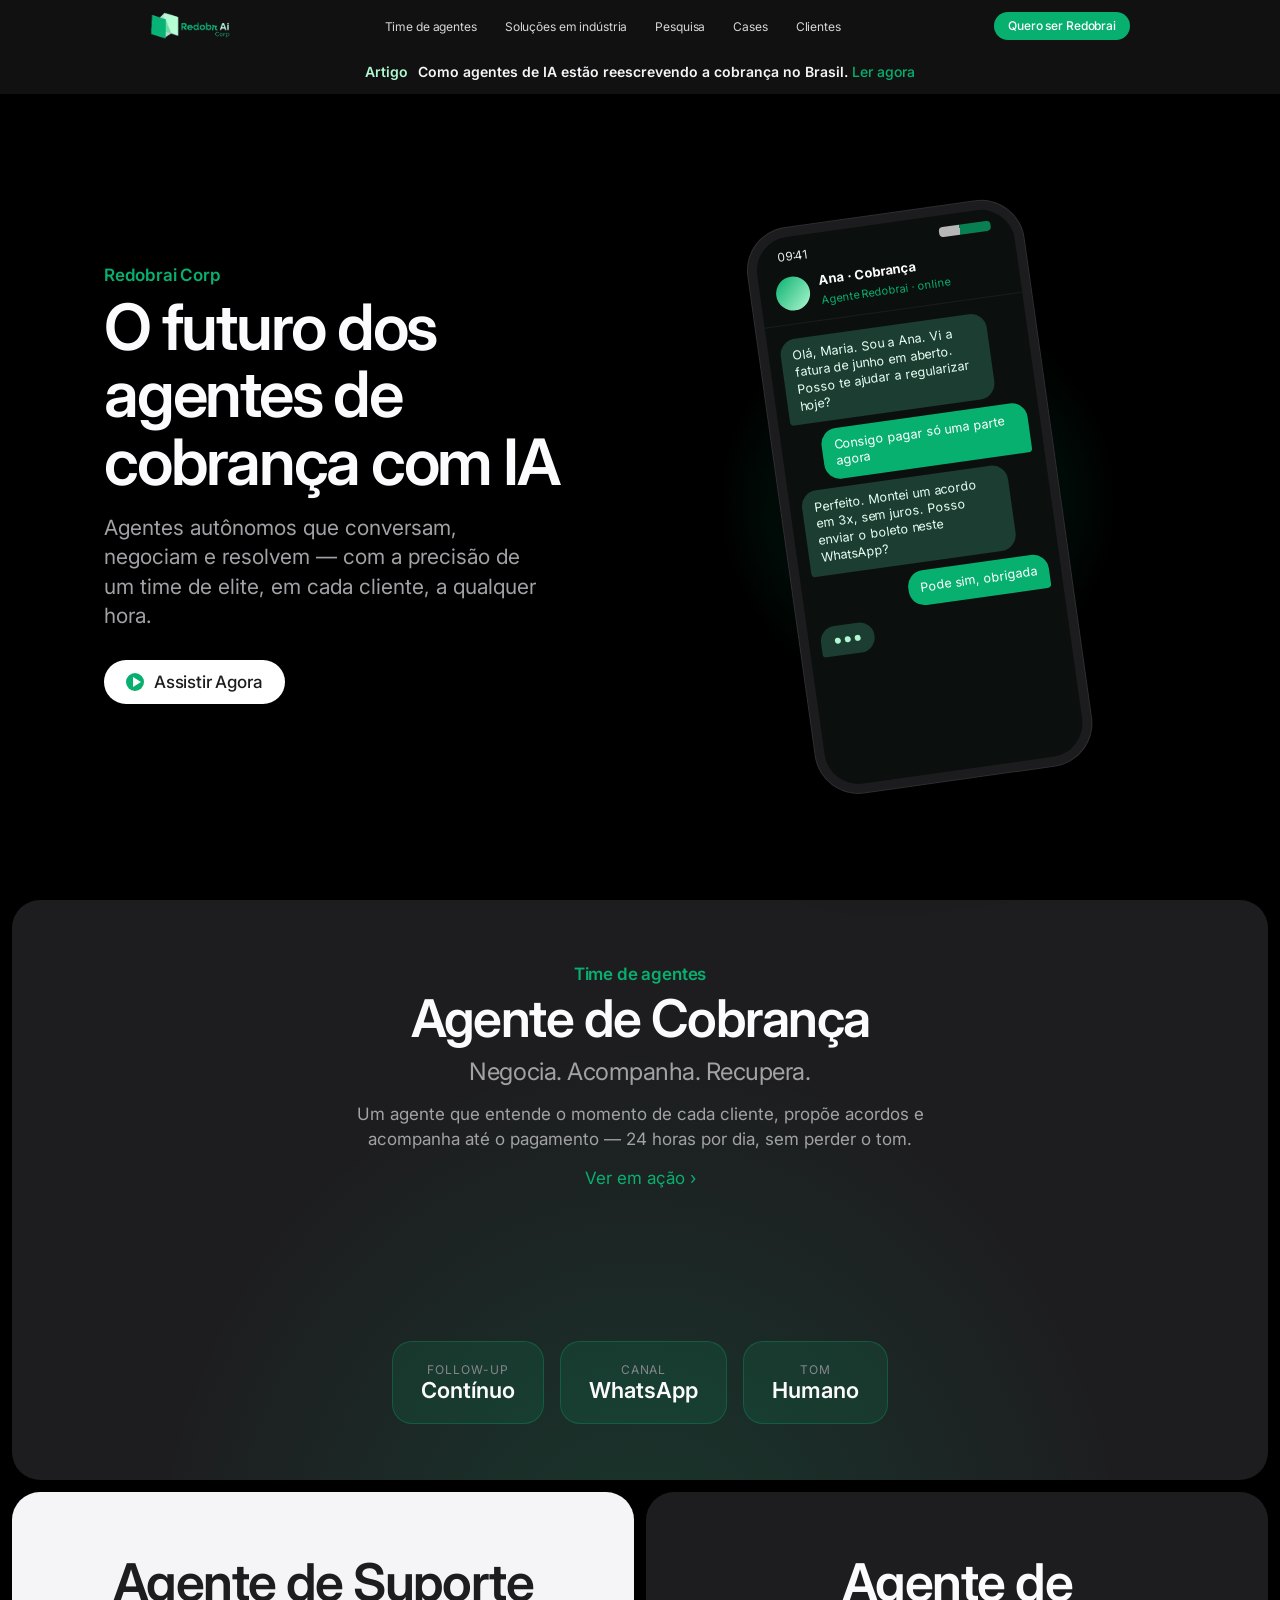
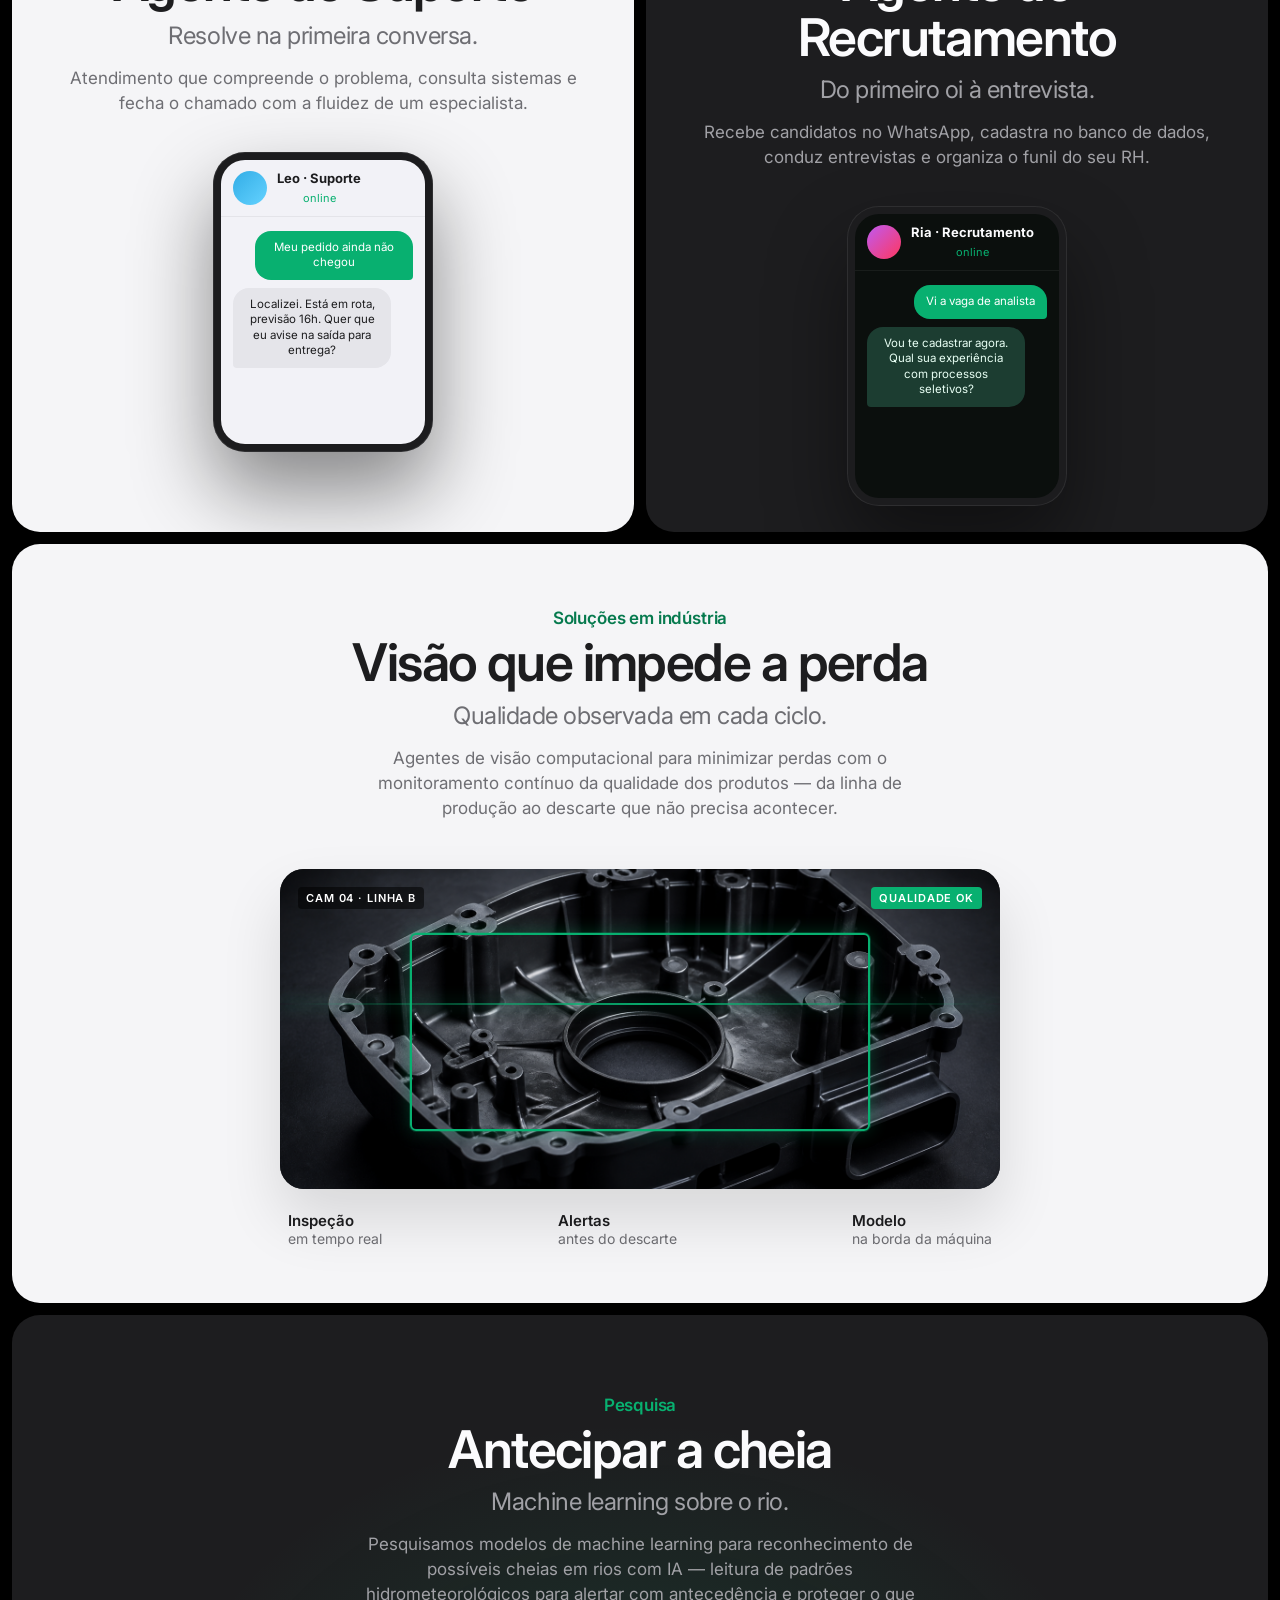
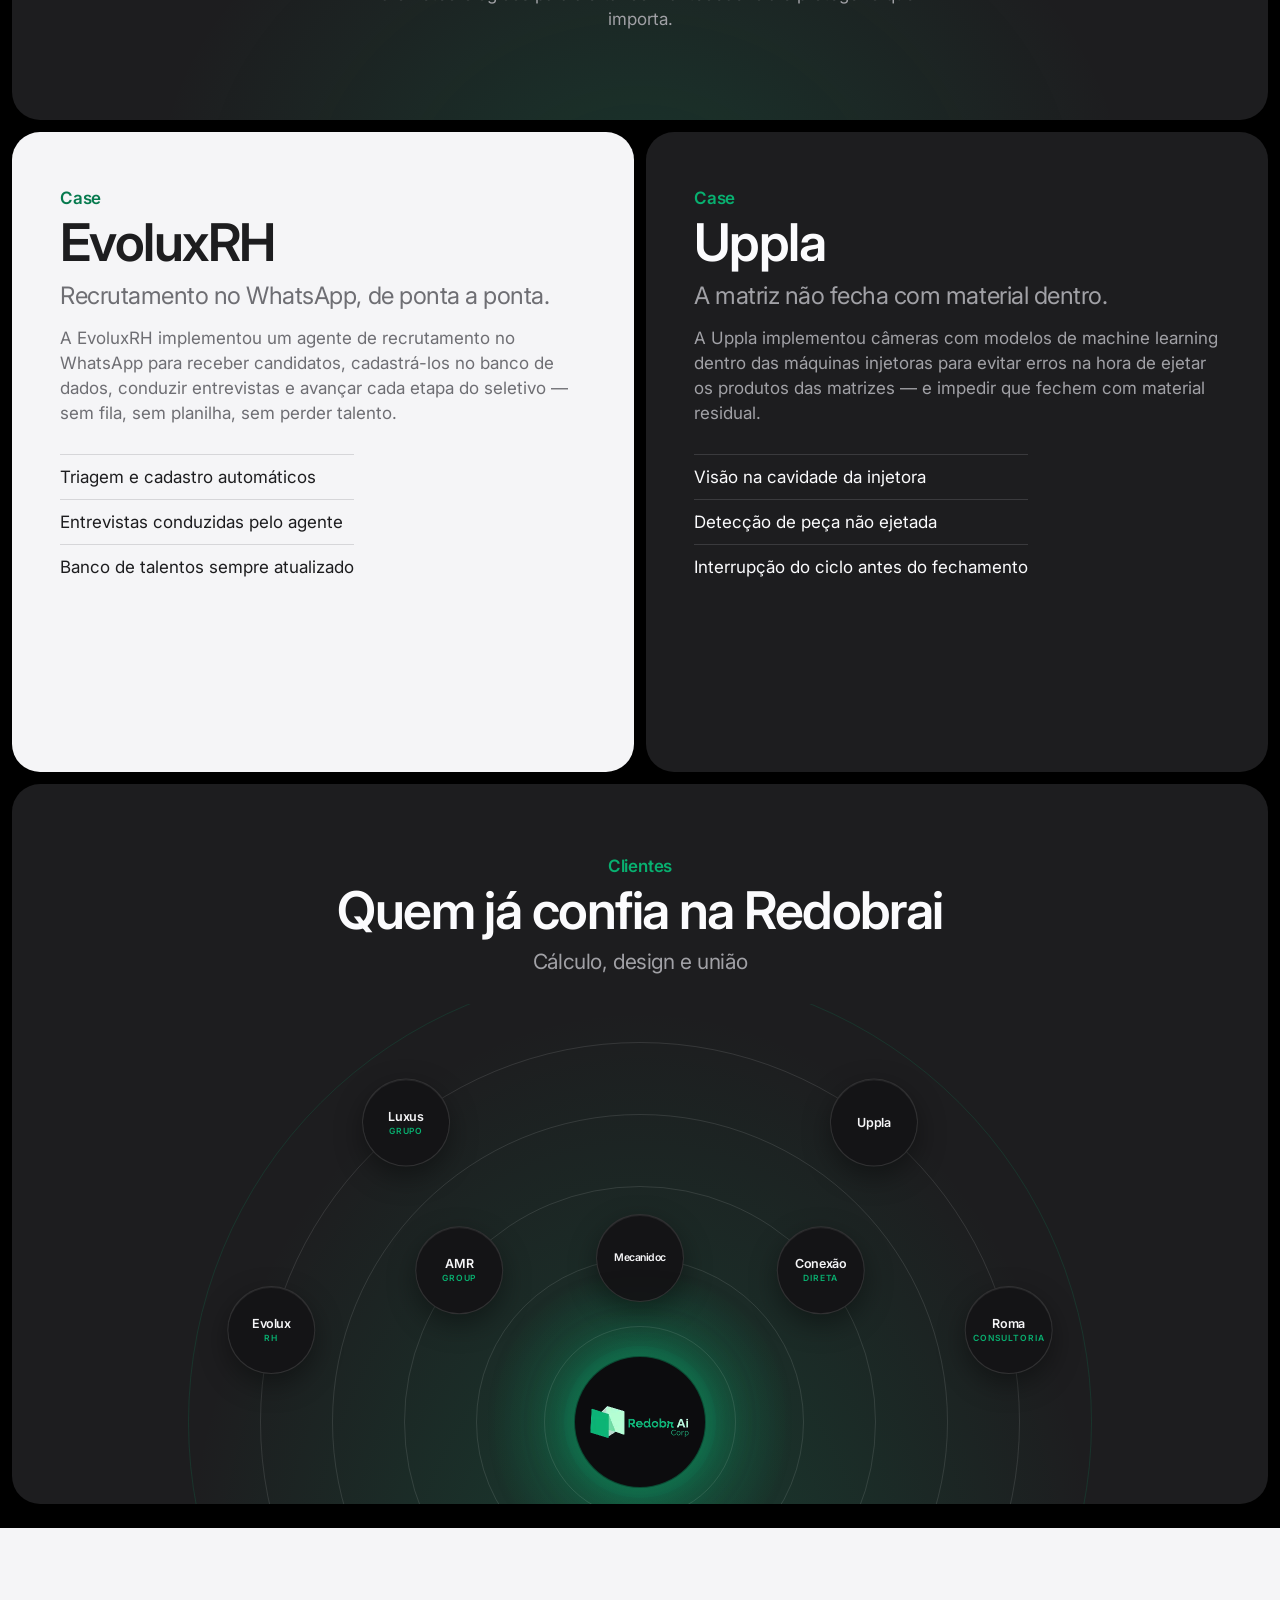
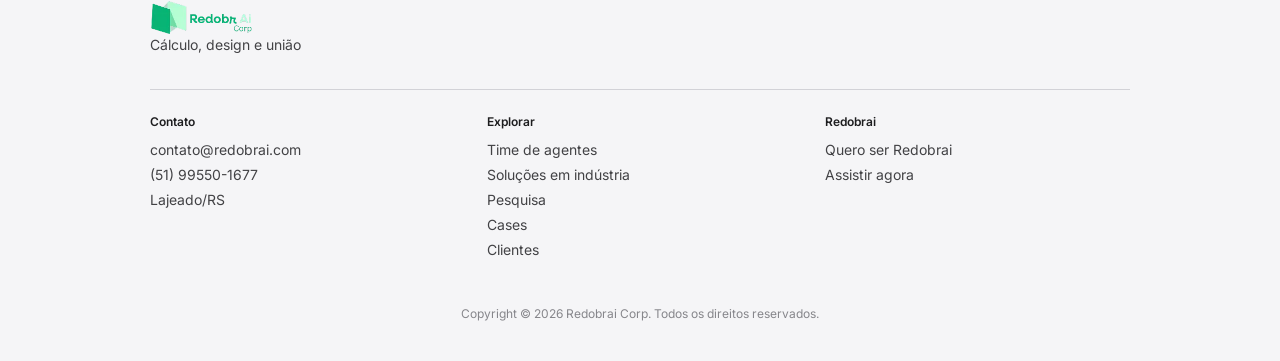
==== index.html @ c3fd3b08 "jkfj" ====
<!DOCTYPE html>
<html lang="pt-BR">
  <head>
    <meta charset="UTF-8" />
    <meta name="viewport" content="width=device-width, initial-scale=1.0" />
    <title>Redobrai — O futuro dos agentes de cobrança com IA</title>
    <meta
      name="description"
      content="Redobrai Corp. Agentes de cobrança, suporte e recrutamento com IA. Visão computacional para a indústria e pesquisa em cheias de rios. Lajeado/RS."
    />
    <link rel="icon" type="image/png" href="assets/favicon.png" />
    <link rel="apple-touch-icon" href="assets/apple-touch-icon.png" />
    <link rel="preconnect" href="https://fonts.googleapis.com" />
    <link rel="preconnect" href="https://fonts.gstatic.com" crossorigin />
    <link
      href="https://fonts.googleapis.com/css2?family=Inter:wght@400;500;600;700&display=swap"
      rel="stylesheet"
    />
    <link rel="stylesheet" href="css/styles.css" />
  </head>
  <body>
    <a class="skip-link" href="#conteudo">Pular para o conteúdo</a>

    <header class="chrome">
      <div class="nav" id="nav">
        <div class="nav__inner">
          <a class="nav__logo" href="#topo" aria-label="Redobrai, página inicial">
            <img src="assets/logo.png" alt="Redobrai Corp" width="203" height="70" />
          </a>

          <nav class="nav__links" aria-label="Principal">
            <a href="#agentes">Time de agentes</a>
            <a href="#industria">Soluções em indústria</a>
            <a href="#pesquisa">Pesquisa</a>
            <a href="#cases">Cases</a>
            <a href="#clientes">Clientes</a>
          </nav>

          <div class="nav__actions">
            <button class="btn btn--nav" type="button" data-open-join>
              Quero ser Redobrai
            </button>
            <button
              class="nav__toggle"
              type="button"
              aria-label="Abrir menu"
              aria-expanded="false"
              aria-controls="menu-mobile"
            >
              <span></span>
              <span></span>
            </button>
          </div>
        </div>
      </div>
      <div id="promo-slot" class="promo-slot" hidden></div>
    </header>

    <div class="menu-mobile" id="menu-mobile" hidden>
      <nav aria-label="Menu mobile">
        <a href="#agentes">Time de agentes</a>
        <a href="#industria">Soluções em indústria</a>
        <a href="#pesquisa">Pesquisa</a>
        <a href="#cases">Cases</a>
        <a href="#clientes">Clientes</a>
        <button class="btn btn--primary" type="button" data-open-join>
          Quero ser Redobrai
        </button>
      </nav>
    </div>

    <main id="conteudo">
      <section class="hero" id="topo">
        <div class="hero__copy">
          <p class="eyebrow">Redobrai Corp</p>
          <h1>O futuro dos agentes de cobrança com IA</h1>
          <p class="hero__lead">
            Agentes autônomos que conversam, negociam e resolvem — com a precisão
            de um time de elite, em cada cliente, a qualquer hora.
          </p>
          <button class="btn btn--play" type="button" data-open-film>
            <span class="play-icon" aria-hidden="true"></span>
            Assistir Agora
          </button>
        </div>

        <div class="hero__stage" aria-hidden="true">
          <div class="phone phone--hero">
            <div class="phone__bezel">
              <div class="phone__screen">
                <div class="status-bar">
                  <span>09:41</span>
                  <span class="status-bar__icons"></span>
                </div>
                <div class="chat-head">
                  <span class="avatar avatar--ana"></span>
                  <div>
                    <strong>Ana · Cobrança</strong>
                    <small>Agente Redobrai · online</small>
                  </div>
                </div>
                <div class="chat">
                  <div class="bubble bubble--in">
                    Olá, Maria. Sou a Ana. Vi a fatura de junho em aberto. Posso te ajudar a regularizar hoje?
                  </div>
                  <div class="bubble bubble--out">Consigo pagar só uma parte agora</div>
                  <div class="bubble bubble--in">
                    Perfeito. Montei um acordo em 3x, sem juros. Posso enviar o boleto neste WhatsApp?
                  </div>
                  <div class="bubble bubble--out">Pode sim, obrigada</div>
                  <div class="bubble bubble--in bubble--typing">
                    <span></span><span></span><span></span>
                  </div>
                </div>
              </div>
            </div>
          </div>
          <div class="hero__glow"></div>
        </div>
      </section>

      <section class="band" id="agentes">
        <article class="tile tile--dark tile--full tile--cobranca">
          <div class="tile__copy">
            <p class="eyebrow">Time de agentes</p>
            <h2>Agente de Cobrança</h2>
            <p class="tile__sub">Negocia. Acompanha. Recupera.</p>
            <p class="tile__body">
              Um agente que entende o momento de cada cliente, propõe acordos e
              acompanha até o pagamento — 24 horas por dia, sem perder o tom.
            </p>
            <a class="text-link" href="#cases">Ver em ação</a>
          </div>
          <div class="tile__visual" aria-hidden="true">
            <div class="metric-stack">
              <div class="metric">
                <span>Follow-up</span>
                <strong>Contínuo</strong>
              </div>
              <div class="metric">
                <span>Canal</span>
                <strong>WhatsApp</strong>
              </div>
              <div class="metric">
                <span>Tom</span>
                <strong>Humano</strong>
              </div>
            </div>
          </div>
        </article>

        <div class="tile-grid">
          <article class="tile tile--light">
            <div class="tile__copy">
              <h2>Agente de Suporte</h2>
              <p class="tile__sub">Resolve na primeira conversa.</p>
              <p class="tile__body">
                Atendimento que compreende o problema, consulta sistemas e fecha
                o chamado com a fluidez de um especialista.
              </p>
            </div>
            <div class="phone phone--mini phone--light" aria-hidden="true">
              <div class="phone__bezel">
                <div class="phone__screen">
                  <div class="chat-head chat-head--sm">
                    <span class="avatar avatar--leo"></span>
                    <div>
                      <strong>Leo · Suporte</strong>
                      <small>online</small>
                    </div>
                  </div>
                  <div class="chat chat--sm">
                    <div class="bubble bubble--out">Meu pedido ainda não chegou</div>
                    <div class="bubble bubble--in">
                      Localizei. Está em rota, previsão 16h. Quer que eu avise na saída para entrega?
                    </div>
                  </div>
                </div>
              </div>
            </div>
          </article>

          <article class="tile tile--dark">
            <div class="tile__copy">
              <h2>Agente de Recrutamento</h2>
              <p class="tile__sub">Do primeiro oi à entrevista.</p>
              <p class="tile__body">
                Recebe candidatos no WhatsApp, cadastra no banco de dados,
                conduz entrevistas e organiza o funil do seu RH.
              </p>
            </div>
            <div class="phone phone--mini" aria-hidden="true">
              <div class="phone__bezel">
                <div class="phone__screen">
                  <div class="chat-head chat-head--sm">
                    <span class="avatar avatar--ria"></span>
                    <div>
                      <strong>Ria · Recrutamento</strong>
                      <small>online</small>
                    </div>
                  </div>
                  <div class="chat chat--sm">
                    <div class="bubble bubble--out">Vi a vaga de analista</div>
                    <div class="bubble bubble--in">
                      Vou te cadastrar agora. Qual sua experiência com processos seletivos?
                    </div>
                  </div>
                </div>
              </div>
            </div>
          </article>
        </div>
      </section>

      <section class="band" id="industria">
        <article class="tile tile--light tile--full tile--industria">
          <div class="tile__copy">
            <p class="eyebrow">Soluções em indústria</p>
            <h2>Visão que impede a perda</h2>
            <p class="tile__sub">Qualidade observada em cada ciclo.</p>
            <p class="tile__body">
              Agentes de visão computacional para minimizar perdas com o
              monitoramento contínuo da qualidade dos produtos — da linha de
              produção ao descarte que não precisa acontecer.
            </p>
          </div>
          <div class="hud" aria-hidden="true">
            <div class="hud__frame">
              <img
                class="hud__photo"
                src="assets/peca-injetada-inspecao.png"
                alt=""
                width="1600"
                height="1200"
              />
              <span class="hud__box hud__box--ok"></span>
              <span class="hud__box hud__box--scan"></span>
              <span class="hud__tag hud__tag--ok">QUALIDADE OK</span>
              <span class="hud__tag hud__tag--cam">CAM 04 · LINHA B</span>
            </div>
            <ul class="hud__meta">
              <li><span>Inspeção</span> em tempo real</li>
              <li><span>Alertas</span> antes do descarte</li>
              <li><span>Modelo</span> na borda da máquina</li>
            </ul>
          </div>
        </article>
      </section>

      <section class="band" id="pesquisa">
        <article class="tile tile--dark tile--full tile--pesquisa">
          <div class="tile__copy">
            <p class="eyebrow">Pesquisa</p>
            <h2>Antecipar a cheia</h2>
            <p class="tile__sub">Machine learning sobre o rio.</p>
            <p class="tile__body">
              Pesquisamos modelos de machine learning para reconhecimento de
              possíveis cheias em rios com IA — leitura de padrões
              hidrometeorológicos para alertar com antecedência e proteger o que
              importa.
            </p>
          </div>
        </article>
      </section>

      <section class="band" id="cases">
        <div class="tile-grid">
          <article class="tile tile--light tile--case">
            <p class="eyebrow">Case</p>
            <h2>EvoluxRH</h2>
            <p class="tile__sub">Recrutamento no WhatsApp, de ponta a ponta.</p>
            <p class="tile__body">
              A EvoluxRH implementou um agente de recrutamento no WhatsApp para
              receber candidatos, cadastrá-los no banco de dados, conduzir
              entrevistas e avançar cada etapa do seletivo — sem fila, sem
              planilha, sem perder talento.
            </p>
            <ul class="case-points">
              <li>Triagem e cadastro automáticos</li>
              <li>Entrevistas conduzidas pelo agente</li>
              <li>Banco de talentos sempre atualizado</li>
            </ul>
          </article>

          <article class="tile tile--dark tile--case">
            <p class="eyebrow">Case</p>
            <h2>Uppla</h2>
            <p class="tile__sub">A matriz não fecha com material dentro.</p>
            <p class="tile__body">
              A Uppla implementou câmeras com modelos de machine learning dentro
              das máquinas injetoras para evitar erros na hora de ejetar os
              produtos das matrizes — e impedir que fechem com material
              residual.
            </p>
            <ul class="case-points">
              <li>Visão na cavidade da injetora</li>
              <li>Detecção de peça não ejetada</li>
              <li>Interrupção do ciclo antes do fechamento</li>
            </ul>
          </article>
        </div>
      </section>

      <section class="band" id="clientes">
        <article class="tile tile--dark tile--clientes">
          <div class="tile__copy">
            <p class="eyebrow">Clientes</p>
            <h2>Quem já confia na Redobrai</h2>
            <p class="tile__sub">Cálculo, design e união</p>
          </div>

          <div class="clients-orbit" aria-label="Empresas que confiam na Redobrai">
            <div class="clients-orbit__glow" aria-hidden="true"></div>
            <div class="clients-orbit__arcs" aria-hidden="true">
              <span class="clients-orbit__arc" style="--r: var(--r1)"></span>
              <span class="clients-orbit__arc" style="--r: var(--r2)"></span>
              <span class="clients-orbit__arc" style="--r: var(--r3)"></span>
              <span class="clients-orbit__arc" style="--r: var(--r4)"></span>
              <span class="clients-orbit__arc" style="--r: var(--r5)"></span>
              <span class="clients-orbit__arc clients-orbit__arc--soft" style="--r: var(--r6)"></span>
            </div>

            <ul class="clients-orbit__nodes">
              <li class="clients-orbit__node" style="--a: -76deg; --r: var(--r5)">
                <span class="client-mark" aria-hidden="true">
                  <strong>Evolux</strong>
                  <small>RH</small>
                </span>
                <span class="client-mark__sr">EvoluxRH</span>
              </li>
              <li class="clients-orbit__node" style="--a: -38deg; --r: var(--r5)">
                <span class="client-mark" aria-hidden="true">
                  <strong>Luxus</strong>
                  <small>Grupo</small>
                </span>
                <span class="client-mark__sr">Grupo Luxus</span>
              </li>
              <li class="clients-orbit__node" style="--a: 38deg; --r: var(--r5)">
                <span class="client-mark" aria-hidden="true">
                  <strong>Uppla</strong>
                </span>
                <span class="client-mark__sr">Uppla</span>
              </li>
              <li class="clients-orbit__node" style="--a: 76deg; --r: var(--r5)">
                <span class="client-mark" aria-hidden="true">
                  <strong>Roma</strong>
                  <small>Consultoria</small>
                </span>
                <span class="client-mark__sr">Roma Consultoria</span>
              </li>
              <li class="clients-orbit__node" style="--a: -50deg; --r: var(--r3)">
                <span class="client-mark" aria-hidden="true">
                  <strong>AMR</strong>
                  <small>Group</small>
                </span>
                <span class="client-mark__sr">Amr Group</span>
              </li>
              <li class="clients-orbit__node" style="--a: 50deg; --r: var(--r3)">
                <span class="client-mark" aria-hidden="true">
                  <strong>Conexão</strong>
                  <small>Direta</small>
                </span>
                <span class="client-mark__sr">Conexão Direta Telecom</span>
              </li>
              <li class="clients-orbit__node" style="--a: 0deg; --r: var(--r2)">
                <span class="client-mark client-mark--long" aria-hidden="true">
                  <strong>Mecanidoc</strong>
                </span>
                <span class="client-mark__sr">Mecanidoc</span>
              </li>
            </ul>

            <div class="clients-orbit__hub">
              <img src="assets/logo.png" alt="Redobrai Corp" width="203" height="70" />
            </div>
          </div>
        </article>
      </section>
    </main>

    <footer class="footer" id="contato">
      <div class="footer__top">
        <img class="footer__logo" src="assets/logo.png" alt="Redobrai Corp" width="203" height="70" />
        <p class="footer__tag">Cálculo, design e união</p>
      </div>
      <div class="footer__grid">
        <div>
          <h3>Contato</h3>
          <a href="mailto:contato@redobrai.com">contato@redobrai.com</a>
          <a href="https://wa.me/5551995501677" rel="noopener noreferrer" target="_blank">
            (51) 99550-1677
          </a>
          <p>Lajeado/RS</p>
        </div>
        <div>
          <h3>Explorar</h3>
          <a href="#agentes">Time de agentes</a>
          <a href="#industria">Soluções em indústria</a>
          <a href="#pesquisa">Pesquisa</a>
          <a href="#cases">Cases</a>
          <a href="#clientes">Clientes</a>
        </div>
        <div>
          <h3>Redobrai</h3>
          <button type="button" data-open-join>Quero ser Redobrai</button>
          <button type="button" data-open-film>Assistir agora</button>
        </div>
      </div>
      <p class="footer__copy">Copyright © 2026 Redobrai Corp. Todos os direitos reservados.</p>
    </footer>

    <div class="overlay" id="film" hidden role="dialog" aria-modal="true" aria-labelledby="film-title">
      <div class="film">
        <button class="overlay__close" type="button" data-close aria-label="Fechar"></button>
        <div class="film__stage">
          <p class="film__kicker">Redobrai</p>
          <h2 id="film-title">O futuro dos agentes de cobrança com IA</h2>
          <p class="film__line">Uma conversa. Um acordo. Um cliente que volta a respirar.</p>
          <div class="film__phone">
            <div class="phone phone--film">
              <div class="phone__bezel">
                <div class="phone__screen">
                  <div class="chat-head">
                    <span class="avatar avatar--ana"></span>
                    <div>
                      <strong>Ana · Cobrança</strong>
                      <small>Agente Redobrai</small>
                    </div>
                  </div>
                  <div class="chat" id="film-chat"></div>
                </div>
              </div>
            </div>
          </div>
        </div>
      </div>
    </div>

    <div class="overlay" id="join" hidden role="dialog" aria-modal="true" aria-labelledby="join-title">
      <div class="join">
        <button class="overlay__close overlay__close--dark" type="button" data-close aria-label="Fechar"></button>
        <h2 id="join-title">Quero ser Redobrai</h2>
        <p>Conte como podemos trabalhar juntos. Respondemos em Lajeado/RS e para o Brasil inteiro.</p>
        <form id="join-form">
          <label>
            Nome
            <input type="text" name="nome" required autocomplete="name" />
          </label>
          <label>
            E-mail
            <input type="email" name="email" required autocomplete="email" />
          </label>
          <label>
            Empresa
            <input type="text" name="empresa" autocomplete="organization" />
          </label>
          <label>
            Interesse
            <select name="interesse" required>
              <option value="" disabled selected>Selecione</option>
              <option>Agentes de cobrança</option>
              <option>Agentes de suporte</option>
              <option>Agentes de recrutamento</option>
              <option>Visão computacional para indústria</option>
              <option>Pesquisa e parcerias</option>
              <option>Fazer parte do time</option>
            </select>
          </label>
          <label>
            Mensagem
            <textarea name="mensagem" rows="4" required></textarea>
          </label>
          <button class="btn btn--primary btn--block" type="submit">Enviar</button>
        </form>
        <p class="join__alt">
          Ou fale agora:
          <a href="mailto:contato@redobrai.com">contato@redobrai.com</a>
          ·
          <a href="https://wa.me/5551995501677" rel="noopener noreferrer" target="_blank">(51) 99550-1677</a>
        </p>
        <p class="join__success" hidden>Recebemos sua mensagem. Em breve a Redobrai retorna.</p>
      </div>
    </div>

    <script src="js/promo-config.js"></script>
    <script src="js/main.js"></script>
  </body>
</html>
---- css/styles.css ----
:root {
  --green: #08b070;
  --green-deep: #067a4e;
  --mint: #b0f8d0;
  --black: #000;
  --ink: #1d1d1f;
  --muted: #86868b;
  --line: #d2d2d7;
  --paper: #f5f5f7;
  --white: #fbfbfd;
  --nav-h: 52px;
  --promo-h: 0px;
  --gap: 12px;
  --radius: 28px;
  --font: "SF Pro Display", "SF Pro Text", Inter, -apple-system, BlinkMacSystemFont,
    "Segoe UI", sans-serif;
}

*,
*::before,
*::after {
  box-sizing: border-box;
}

html {
  scroll-behavior: smooth;
}

body {
  margin: 0;
  padding-top: calc(var(--nav-h) + var(--promo-h));
  font-family: var(--font);
  background: var(--black);
  color: var(--white);
  -webkit-font-smoothing: antialiased;
  text-rendering: optimizeLegibility;
}

img {
  max-width: 100%;
  height: auto;
  display: block;
}

button,
input,
select,
textarea {
  font-family: inherit;
}

a {
  color: inherit;
}

.skip-link {
  position: absolute;
  left: -999px;
  top: 0;
  background: var(--green);
  color: #fff;
  padding: 8px 16px;
  z-index: 100;
}

.skip-link:focus {
  left: 12px;
  top: 12px;
}

/* Nav + promo colados */
.chrome {
  position: fixed;
  inset: 0 0 auto 0;
  z-index: 50;
  background: rgba(22, 22, 23, 0.8);
  backdrop-filter: saturate(180%) blur(20px);
  -webkit-backdrop-filter: saturate(180%) blur(20px);
}

.nav {
  height: var(--nav-h);
}

.nav__inner {
  max-width: 1024px;
  height: 100%;
  margin: 0 auto;
  padding: 0 22px;
  display: grid;
  grid-template-columns: auto 1fr auto;
  align-items: center;
  gap: 24px;
}

.nav__logo img {
  height: 28px;
  width: auto;
}

.nav__links {
  display: flex;
  justify-content: center;
  gap: 28px;
}

.nav__links a {
  text-decoration: none;
  font-size: 12px;
  font-weight: 400;
  letter-spacing: -0.01em;
  color: #d6d6d6;
  transition: color 0.2s ease;
}

.nav__links a:hover {
  color: #fff;
}

.nav__actions {
  display: flex;
  align-items: center;
  gap: 10px;
}

.btn {
  appearance: none;
  border: 0;
  cursor: pointer;
  font-weight: 500;
  letter-spacing: -0.01em;
}

.btn--nav,
.btn--primary {
  background: var(--green);
  color: #fff;
  border-radius: 980px;
  padding: 6px 14px;
  font-size: 12px;
  line-height: 1.3;
  transition: background 0.2s ease, transform 0.2s ease;
}

.btn--nav:hover,
.btn--primary:hover {
  background: var(--green-deep);
}

.btn--play {
  display: inline-flex;
  align-items: center;
  gap: 10px;
  background: #fff;
  color: var(--ink);
  border-radius: 980px;
  padding: 12px 22px;
  font-size: 17px;
  margin-top: 8px;
}

.btn--play:hover {
  background: #e8e8ed;
}

.btn--block {
  width: 100%;
  padding: 14px 18px;
  font-size: 17px;
}

.play-icon {
  width: 18px;
  height: 18px;
  border-radius: 50%;
  background: var(--green);
  position: relative;
}

.play-icon::after {
  content: "";
  position: absolute;
  left: 7px;
  top: 4px;
  border-style: solid;
  border-width: 5px 0 5px 8px;
  border-color: transparent transparent transparent #fff;
}

.nav__toggle {
  display: none;
  width: 40px;
  height: 40px;
  background: transparent;
  border: 0;
  position: relative;
  cursor: pointer;
}

.nav__toggle span {
  position: absolute;
  left: 10px;
  right: 10px;
  height: 1.5px;
  background: #fff;
  transition: transform 0.25s ease;
}

.nav__toggle span:first-child {
  top: 16px;
}

.nav__toggle span:last-child {
  top: 23px;
}

.nav.is-open .nav__toggle span:first-child {
  transform: translateY(3.5px) rotate(40deg);
}

.nav.is-open .nav__toggle span:last-child {
  transform: translateY(-3.5px) rotate(-40deg);
}

.menu-mobile {
  position: fixed;
  inset: calc(var(--nav-h) + var(--promo-h)) 0 0 0;
  background: rgba(22, 22, 23, 0.96);
  z-index: 45;
  padding: 28px 28px 48px;
}

.menu-mobile nav {
  display: flex;
  flex-direction: column;
  gap: 18px;
  max-width: 400px;
}

.menu-mobile a,
.menu-mobile button {
  font-size: 28px;
  font-weight: 600;
  text-decoration: none;
  color: #fff;
  background: none;
  border: 0;
  text-align: left;
  padding: 0;
  cursor: pointer;
}

.menu-mobile .btn--primary {
  margin-top: 12px;
  font-size: 17px;
  text-align: center;
  padding: 12px 18px;
}

.promo-slot {
  margin: 0;
}

.promo-banner {
  background: transparent;
  color: #f5f5f7;
  text-align: center;
  padding: 10px 24px 12px;
  font-size: 14px;
  line-height: 1.4;
}

.promo-banner a {
  color: var(--green);
  text-decoration: none;
  font-weight: 500;
}

.promo-banner a:hover {
  text-decoration: underline;
}

.promo-banner strong {
  font-weight: 600;
}

.promo-banner .kicker {
  color: var(--mint);
  font-weight: 600;
  margin-right: 6px;
}

.promo-modal {
  background: rgba(8, 176, 112, 0.08);
  padding: 14px 28px 16px;
}

.promo-modal__card {
  max-width: 980px;
  margin: 0 auto;
  display: flex;
  align-items: center;
  justify-content: space-between;
  gap: 24px;
}

.promo-modal h2 {
  margin: 0 0 4px;
  font-size: 21px;
  letter-spacing: -0.02em;
}

.promo-modal p {
  margin: 0;
  color: #d2d2d7;
  font-size: 14px;
}

/* Hero */
.hero {
  min-height: calc(100vh - var(--nav-h) - var(--promo-h));
  padding: 48px 24px 72px;
  display: grid;
  grid-template-columns: 1fr 1fr;
  gap: 40px;
  align-items: center;
  max-width: 1120px;
  margin: 0 auto;
}

.eyebrow {
  font-size: 17px;
  font-weight: 600;
  color: var(--green);
  margin: 0 0 8px;
  letter-spacing: -0.01em;
}

.hero h1 {
  margin: 0;
  font-size: clamp(40px, 5.4vw, 64px);
  line-height: 1.05;
  letter-spacing: -0.035em;
  font-weight: 600;
}

.hero__lead {
  margin: 18px 0 22px;
  font-size: 21px;
  line-height: 1.4;
  color: #a1a1a6;
  max-width: 34ch;
}

.hero__stage {
  position: relative;
  display: flex;
  justify-content: center;
  min-height: 560px;
}

.hero__glow {
  position: absolute;
  width: 420px;
  height: 420px;
  background: radial-gradient(circle, rgba(8, 176, 112, 0.28), transparent 68%);
  top: 50%;
  left: 50%;
  transform: translate(-50%, -46%);
  pointer-events: none;
}

/* Phones */
.phone {
  position: relative;
  z-index: 1;
}

.phone__bezel {
  width: 280px;
  height: 572px;
  background: #1c1c1e;
  border-radius: 44px;
  padding: 10px;
  box-shadow: 0 40px 80px rgba(0, 0, 0, 0.45), inset 0 0 0 1px rgba(255, 255, 255, 0.08);
}

.phone--hero {
  transform: rotate(-8deg) translateY(12px);
  animation: float 6s ease-in-out infinite;
}

.phone__screen {
  height: 100%;
  background: #0b0f0d;
  border-radius: 34px;
  overflow: hidden;
  display: flex;
  flex-direction: column;
}

.status-bar {
  display: flex;
  justify-content: space-between;
  padding: 12px 22px 4px;
  font-size: 12px;
  color: #e8e8ed;
}

.status-bar__icons {
  width: 52px;
  height: 10px;
  border-radius: 4px;
  background: linear-gradient(90deg, #fff 40%, var(--green) 40%);
  opacity: 0.7;
}

.chat-head {
  display: flex;
  gap: 10px;
  align-items: center;
  padding: 8px 16px 12px;
  border-bottom: 1px solid rgba(255, 255, 255, 0.06);
}

.chat-head strong {
  display: block;
  font-size: 13px;
}

.chat-head small {
  color: var(--green);
  font-size: 11px;
}

.avatar {
  width: 34px;
  height: 34px;
  border-radius: 50%;
  background: linear-gradient(135deg, var(--green), var(--mint));
}

.avatar--leo {
  background: linear-gradient(135deg, #32ade6, #64d2ff);
}

.avatar--ria {
  background: linear-gradient(135deg, #bf5af2, #ff375f);
}

.chat {
  padding: 14px 12px;
  display: flex;
  flex-direction: column;
  gap: 8px;
  flex: 1;
}

.bubble {
  max-width: 88%;
  padding: 9px 12px;
  border-radius: 16px;
  font-size: 12.5px;
  line-height: 1.35;
}

.bubble--in {
  background: #1c3d31;
  color: #e8fff4;
  border-bottom-left-radius: 4px;
}

.bubble--out {
  align-self: flex-end;
  background: var(--green);
  color: #fff;
  border-bottom-right-radius: 4px;
}

.bubble--typing {
  display: inline-flex;
  gap: 4px;
  width: fit-content;
  padding: 12px 14px;
}

.bubble--typing span {
  width: 6px;
  height: 6px;
  border-radius: 50%;
  background: var(--mint);
  animation: blink 1.2s infinite;
}

.bubble--typing span:nth-child(2) {
  animation-delay: 0.15s;
}

.bubble--typing span:nth-child(3) {
  animation-delay: 0.3s;
}

.phone--mini .phone__bezel {
  width: 220px;
  height: 300px;
  border-radius: 32px;
  padding: 8px;
}

.phone--mini .phone__screen {
  border-radius: 24px;
}

.phone--light .phone__screen {
  background: #f2f2f7;
}

.phone--light .chat-head {
  border-color: rgba(0, 0, 0, 0.06);
  color: var(--ink);
}

.phone--light .bubble--in {
  background: #e5e5ea;
  color: var(--ink);
}

.chat--sm .bubble {
  font-size: 11.5px;
}

.chat-head--sm {
  padding: 10px 12px;
}

.band,
#contato {
  scroll-margin-top: calc(var(--nav-h) + var(--promo-h) + 8px);
}

.band {
  padding: 0 var(--gap) var(--gap);
  display: flex;
  flex-direction: column;
  gap: var(--gap);
}

.tile {
  border-radius: var(--radius);
  overflow: hidden;
  padding: 64px 48px 0;
  min-height: 580px;
  display: flex;
  flex-direction: column;
  align-items: center;
  text-align: center;
}

.tile--dark {
  background: #1d1d1f;
  color: var(--white);
}

.tile--light {
  background: var(--paper);
  color: var(--ink);
}

.tile--light .tile__body,
.tile--light .tile__sub {
  color: #6e6e73;
}

.tile--light .eyebrow {
  color: var(--green-deep);
}

.tile__copy {
  max-width: 640px;
}

.tile h2 {
  margin: 0;
  font-size: clamp(36px, 4.6vw, 52px);
  letter-spacing: -0.03em;
  line-height: 1.05;
  font-weight: 600;
}

.tile__sub {
  margin: 10px 0 0;
  font-size: 24px;
  font-weight: 400;
  letter-spacing: -0.02em;
  color: #a1a1a6;
}

.tile__body {
  margin: 16px auto 0;
  font-size: 17px;
  line-height: 1.47;
  color: #a1a1a6;
  max-width: 52ch;
}

.text-link {
  display: inline-block;
  margin-top: 16px;
  color: var(--green);
  text-decoration: none;
  font-size: 17px;
}

.text-link::after {
  content: " ›";
}

.text-link:hover {
  text-decoration: underline;
}

.tile__visual {
  margin-top: auto;
  padding: 40px 0 56px;
}

.tile-grid {
  display: grid;
  grid-template-columns: 1fr 1fr;
  gap: var(--gap);
}

.tile-grid .tile {
  min-height: 640px;
  padding-bottom: 0;
}

.tile-grid .phone {
  margin-top: 36px;
}

.metric-stack {
  display: flex;
  gap: 16px;
  justify-content: center;
  flex-wrap: wrap;
}

.metric {
  background: rgba(8, 176, 112, 0.12);
  border: 1px solid rgba(8, 176, 112, 0.28);
  border-radius: 20px;
  padding: 20px 28px;
  min-width: 140px;
}

.metric span {
  display: block;
  color: #86868b;
  font-size: 12px;
  text-transform: uppercase;
  letter-spacing: 0.08em;
}

.metric strong {
  font-size: 22px;
  font-weight: 600;
}

.tile--cobranca {
  background:
    radial-gradient(ellipse at 50% 120%, rgba(8, 176, 112, 0.18), transparent 55%),
    #1d1d1f;
}

/* Industry HUD */
.hud {
  width: min(720px, 100%);
  margin-top: 48px;
  padding-bottom: 56px;
}

.hud__frame {
  position: relative;
  height: 320px;
  border-radius: 24px;
  background: #1a1c1f;
  overflow: hidden;
  box-shadow: 0 30px 60px rgba(0, 0, 0, 0.12);
}

.hud__photo {
  position: absolute;
  inset: 0;
  width: 100%;
  height: 100%;
  object-fit: cover;
  object-position: center 46%;
  display: block;
  z-index: 0;
}

.hud__box,
.hud__tag {
  z-index: 1;
  pointer-events: none;
}

.hud__box {
  position: absolute;
  border: 2px solid var(--green);
  border-radius: 6px;
  box-shadow: 0 0 0 1px rgba(8, 176, 112, 0.25), 0 0 18px rgba(8, 176, 112, 0.28);
}

.hud__box--ok {
  left: 18%;
  top: 20%;
  width: 64%;
  height: 62%;
}

.hud__box--scan {
  left: 0;
  top: 42%;
  width: 100%;
  height: 2px;
  border: 0;
  border-radius: 0;
  background: linear-gradient(90deg, transparent, rgba(8, 176, 112, 0.95), transparent);
  box-shadow: 0 0 16px rgba(8, 176, 112, 0.55);
  animation: scan 2.8s linear infinite;
}

.hud__tag {
  position: absolute;
  font-size: 11px;
  font-weight: 600;
  letter-spacing: 0.08em;
  padding: 4px 8px;
  border-radius: 4px;
}

.hud__tag--ok {
  top: 18px;
  right: 18px;
  background: var(--green);
  color: #fff;
}

.hud__tag--cam {
  top: 18px;
  left: 18px;
  background: rgba(0, 0, 0, 0.55);
  color: #fff;
}

.hud__meta {
  display: flex;
  justify-content: space-between;
  gap: 12px;
  list-style: none;
  padding: 22px 8px 0;
  margin: 0;
  color: #6e6e73;
  font-size: 14px;
  text-align: left;
}

.hud__meta span {
  display: block;
  color: var(--ink);
  font-weight: 600;
  font-size: 15px;
}

/* Research — text-only Apple product card */
.tile--pesquisa {
  padding: 80px 48px 88px;
  min-height: 320px;
  justify-content: center;
  background:
    radial-gradient(ellipse at 50% 120%, rgba(8, 176, 112, 0.16), transparent 55%),
    #1d1d1f;
}

.tile--case {
  align-items: flex-start;
  text-align: left;
  padding: 56px 48px 64px;
  min-height: auto;
}

.tile--case .tile__body {
  margin-left: 0;
}

.case-points {
  margin: 28px 0 0;
  padding: 0;
  list-style: none;
}

.case-points li {
  padding: 12px 0;
  border-top: 1px solid rgba(134, 134, 139, 0.28);
  font-size: 17px;
}

.tile--light .case-points li {
  color: var(--ink);
}

/* Clients — concentric arcs, hub at bottom */
.tile--clientes {
  padding: 72px 16px 0;
  min-height: 720px;
  justify-content: flex-start;
  background:
    radial-gradient(ellipse at 50% 118%, rgba(8, 176, 112, 0.22), transparent 52%),
    #1d1d1f;
}

.tile--clientes .tile__copy {
  position: relative;
  z-index: 2;
}

.tile--clientes .tile__sub {
  color: #a1a1a6;
  font-size: 21px;
}

.clients-orbit {
  --r1: 96px;
  --r2: 164px;
  --r3: 236px;
  --r4: 308px;
  --r5: 380px;
  --r6: 452px;
  --node: 88px;
  --hub: 132px;
  --origin: calc(16px + var(--hub) / 2);
  position: relative;
  width: 100%;
  height: 500px;
  margin-top: auto;
  overflow: hidden;
}

.clients-orbit__glow {
  position: absolute;
  left: 50%;
  bottom: var(--origin);
  width: 320px;
  height: 320px;
  transform: translate(-50%, 50%);
  background: radial-gradient(circle, rgba(8, 176, 112, 0.42), transparent 68%);
  pointer-events: none;
  z-index: 0;
}

.clients-orbit__arcs {
  position: absolute;
  inset: 0;
  pointer-events: none;
  z-index: 1;
}

.clients-orbit__arc {
  position: absolute;
  left: 50%;
  bottom: var(--origin);
  width: calc(var(--r) * 2);
  height: calc(var(--r) * 2);
  border: 1px solid rgba(255, 255, 255, 0.11);
  border-radius: 50%;
  transform: translate(-50%, 50%);
}

.clients-orbit__arc--soft {
  border-color: rgba(8, 176, 112, 0.16);
}

.clients-orbit__nodes {
  list-style: none;
  margin: 0;
  padding: 0;
}

.clients-orbit__node {
  position: absolute;
  left: 50%;
  bottom: var(--origin);
  width: var(--node);
  height: var(--node);
  margin: 0 0 calc(var(--node) / -2) calc(var(--node) / -2);
  transform: rotate(var(--a)) translateY(calc(-1 * var(--r))) rotate(calc(-1 * var(--a)));
  z-index: 2;
}

.client-mark {
  width: 100%;
  height: 100%;
  border-radius: 50%;
  background: #141416;
  border: 1px solid rgba(255, 255, 255, 0.12);
  box-shadow:
    0 10px 28px rgba(0, 0, 0, 0.38),
    inset 0 1px 0 rgba(255, 255, 255, 0.07);
  display: flex;
  flex-direction: column;
  align-items: center;
  justify-content: center;
  text-align: center;
  padding: 10px 8px;
  gap: 3px;
}

.client-mark strong {
  font-size: 12.5px;
  font-weight: 600;
  letter-spacing: -0.03em;
  color: #f5f5f7;
  line-height: 1.1;
  max-width: 100%;
}

.client-mark small {
  font-size: 8.5px;
  font-weight: 600;
  letter-spacing: 0.1em;
  text-transform: uppercase;
  color: var(--green);
  line-height: 1.2;
}

.client-mark--long strong {
  font-size: 10.5px;
  letter-spacing: -0.045em;
}

.client-mark__sr {
  position: absolute;
  width: 1px;
  height: 1px;
  padding: 0;
  margin: -1px;
  overflow: hidden;
  clip: rect(0, 0, 0, 0);
  white-space: nowrap;
  border: 0;
}

.clients-orbit__hub {
  position: absolute;
  left: 50%;
  bottom: 16px;
  width: var(--hub);
  height: var(--hub);
  transform: translateX(-50%);
  border-radius: 50%;
  background: #0c0c0e;
  border: 1px solid rgba(8, 176, 112, 0.38);
  box-shadow:
    0 0 0 10px rgba(8, 176, 112, 0.06),
    0 0 48px rgba(8, 176, 112, 0.38),
    0 0 96px rgba(8, 176, 112, 0.22);
  display: grid;
  place-items: center;
  z-index: 3;
  animation: hub-glow 4.5s ease-in-out infinite;
}

.clients-orbit__hub img {
  width: 78%;
  height: auto;
  mix-blend-mode: lighten;
}

@keyframes hub-glow {
  0%,
  100% {
    box-shadow:
      0 0 0 10px rgba(8, 176, 112, 0.06),
      0 0 48px rgba(8, 176, 112, 0.34),
      0 0 96px rgba(8, 176, 112, 0.18);
  }
  50% {
    box-shadow:
      0 0 0 12px rgba(8, 176, 112, 0.1),
      0 0 64px rgba(8, 176, 112, 0.5),
      0 0 120px rgba(8, 176, 112, 0.28);
  }
}

/* Footer */
.footer {
  background: var(--paper);
  color: #6e6e73;
  padding: 72px 28px 40px;
  margin-top: var(--gap);
}

.footer__top {
  max-width: 980px;
  margin: 0 auto 36px;
}

.footer__logo {
  height: 36px;
  width: auto;
  filter: none;
}

.footer__tag {
  margin: 12px 0 0;
  font-size: 17px;
}

.footer__grid {
  max-width: 980px;
  margin: 0 auto;
  display: grid;
  grid-template-columns: repeat(3, 1fr);
  gap: 32px;
  padding-top: 24px;
  border-top: 1px solid var(--line);
}

.footer h3 {
  margin: 0 0 12px;
  font-size: 12px;
  color: var(--ink);
  font-weight: 600;
}

.footer a,
.footer button,
.footer p {
  display: block;
  background: none;
  border: 0;
  padding: 0;
  margin: 0 0 8px;
  color: #424245;
  font-size: 14px;
  text-decoration: none;
  text-align: left;
  cursor: pointer;
}

.footer a:hover,
.footer button:hover {
  text-decoration: underline;
}

.footer p.footer__copy {
  max-width: 980px;
  margin: 40px auto 0;
  font-size: 12px;
  color: #86868b;
  text-align: center;
}

/* Overlays */
.overlay {
  position: fixed;
  inset: 0;
  z-index: 80;
  background: rgba(0, 0, 0, 0.72);
  display: grid;
  place-items: center;
  padding: 24px;
}

.overlay[hidden],
.menu-mobile[hidden],
.promo-slot[hidden],
[hidden] {
  display: none !important;
}

.overlay__close {
  position: absolute;
  top: 18px;
  right: 18px;
  width: 36px;
  height: 36px;
  border: 0;
  border-radius: 50%;
  background: rgba(255, 255, 255, 0.14);
  cursor: pointer;
}

.overlay__close::before,
.overlay__close::after {
  content: "";
  position: absolute;
  left: 10px;
  right: 10px;
  height: 1.5px;
  top: 50%;
  background: #fff;
}

.overlay__close::before {
  transform: rotate(45deg);
}

.overlay__close::after {
  transform: rotate(-45deg);
}

.overlay__close--dark {
  background: rgba(0, 0, 0, 0.08);
}

.overlay__close--dark::before,
.overlay__close--dark::after {
  background: var(--ink);
}

.film {
  width: min(960px, 100%);
  background: #000;
  border-radius: 24px;
  position: relative;
  overflow: auto;
  min-height: 70vh;
  max-height: 90vh;
  display: grid;
  place-items: center;
  text-align: center;
  padding: 48px 24px;
}

.film__kicker {
  color: var(--green);
  letter-spacing: 0.2em;
  text-transform: uppercase;
  font-size: 12px;
  font-weight: 600;
}

.film h2 {
  margin: 8px 0 12px;
  font-size: clamp(28px, 4vw, 44px);
  letter-spacing: -0.03em;
}

.film__line {
  color: #a1a1a6;
  font-size: 19px;
}

.film__phone {
  margin-top: 28px;
  display: flex;
  justify-content: center;
}

.phone--film .phone__bezel {
  width: 250px;
  height: 420px;
}

.join {
  width: min(480px, 100%);
  background: #fff;
  color: var(--ink);
  border-radius: 24px;
  padding: 40px 32px 32px;
  position: relative;
  max-height: min(90vh, 780px);
  overflow-y: auto;
}

.join h2 {
  margin: 0 0 8px;
  font-size: 32px;
  letter-spacing: -0.03em;
}

.join p {
  color: #6e6e73;
  margin: 0 0 24px;
}

.join form {
  display: grid;
  gap: 14px;
}

.join label {
  display: grid;
  gap: 6px;
  font-size: 13px;
  font-weight: 500;
}

.join input,
.join select,
.join textarea {
  border: 1px solid var(--line);
  border-radius: 12px;
  padding: 12px 14px;
  font-size: 16px;
  background: var(--paper);
  color: var(--ink);
}

.join input:focus,
.join select:focus,
.join textarea:focus {
  outline: 2px solid var(--green);
  border-color: transparent;
}

.join__alt {
  margin-top: 18px;
  font-size: 13px;
}

.join__alt a {
  color: var(--green-deep);
}

.join.is-sent form,
.join.is-sent .join__alt {
  display: none;
}

.join__success {
  font-size: 18px;
  color: var(--green-deep) !important;
}

body.is-locked {
  overflow: hidden;
}

@keyframes float {
  0%,
  100% {
    transform: rotate(-8deg) translateY(12px);
  }
  50% {
    transform: rotate(-6deg) translateY(-8px);
  }
}

@keyframes blink {
  0%,
  80%,
  100% {
    opacity: 0.25;
  }
  40% {
    opacity: 1;
  }
}

@keyframes scan {
  from {
    top: 12%;
  }
  to {
    top: 82%;
  }
}

@media (max-width: 1068px) {
  .hero {
    grid-template-columns: 1fr;
    text-align: center;
    padding-bottom: 24px;
    min-height: auto;
  }

  .hero__lead {
    margin-left: auto;
    margin-right: auto;
  }

  .hero__stage {
    min-height: 520px;
  }

  .nav__links {
    display: none;
  }

  .btn--nav {
    display: none;
  }

  .nav__toggle {
    display: block;
  }

  .nav__inner {
    grid-template-columns: auto auto;
    justify-content: space-between;
  }
}

@media (max-width: 900px) {
  .clients-orbit {
    --r1: 80px;
    --r2: 136px;
    --r3: 196px;
    --r4: 256px;
    --r5: 316px;
    --r6: 376px;
    --node: 76px;
    --hub: 112px;
    height: 420px;
  }

  .client-mark strong {
    font-size: 11px;
  }

  .client-mark small {
    font-size: 7.5px;
  }
}

@media (max-width: 734px) {
  .tile,
  .tile--case {
    padding: 48px 24px 0;
    min-height: 480px;
  }

  .tile--clientes {
    padding: 48px 20px 40px;
    min-height: 0;
  }

  .clients-orbit {
    height: auto;
    overflow: visible;
    margin-top: 36px;
    display: flex;
    flex-direction: column;
    align-items: center;
  }

  .clients-orbit__glow,
  .clients-orbit__arcs {
    display: none;
  }

  .clients-orbit__nodes {
    position: relative;
    display: flex;
    flex-wrap: wrap;
    justify-content: center;
    gap: var(--gap);
    width: 100%;
    padding: 0 0 16px;
  }

  .clients-orbit__node {
    position: static;
    width: 84px;
    height: 84px;
    margin: 0;
    transform: none;
  }

  .clients-orbit__hub {
    position: static;
    transform: none;
    width: 120px;
    height: 120px;
    margin-top: 8px;
  }

  .tile--case {
    padding-bottom: 40px;
  }

  .tile--pesquisa {
    padding: 56px 24px 64px;
    min-height: 280px;
  }

  .tile-grid {
    grid-template-columns: 1fr;
  }

  .footer__grid {
    grid-template-columns: 1fr;
  }

  .hud__meta {
    flex-direction: column;
  }

  .promo-modal__card {
    flex-direction: column;
    align-items: flex-start;
  }

  .promo-banner {
    padding: 10px 16px 12px;
    font-size: 13px;
  }

  .phone--hero {
    transform: none;
    animation: none;
  }

  .phone--hero .phone__bezel {
    width: 240px;
    height: 490px;
  }

  .hero__stage {
    min-height: 460px;
  }

  .hero h1 {
    font-size: 36px;
  }

  .hero__lead {
    font-size: 18px;
  }

  .join {
    padding: 32px 20px 24px;
  }

  .nav__logo img {
    height: 24px;
  }
}

@media (prefers-reduced-motion: reduce) {
  .phone--hero,
  .bubble--typing span,
  .hud__box--scan,
  .clients-orbit__hub {
    animation: none;
  }

  html {
    scroll-behavior: auto;
  }
}
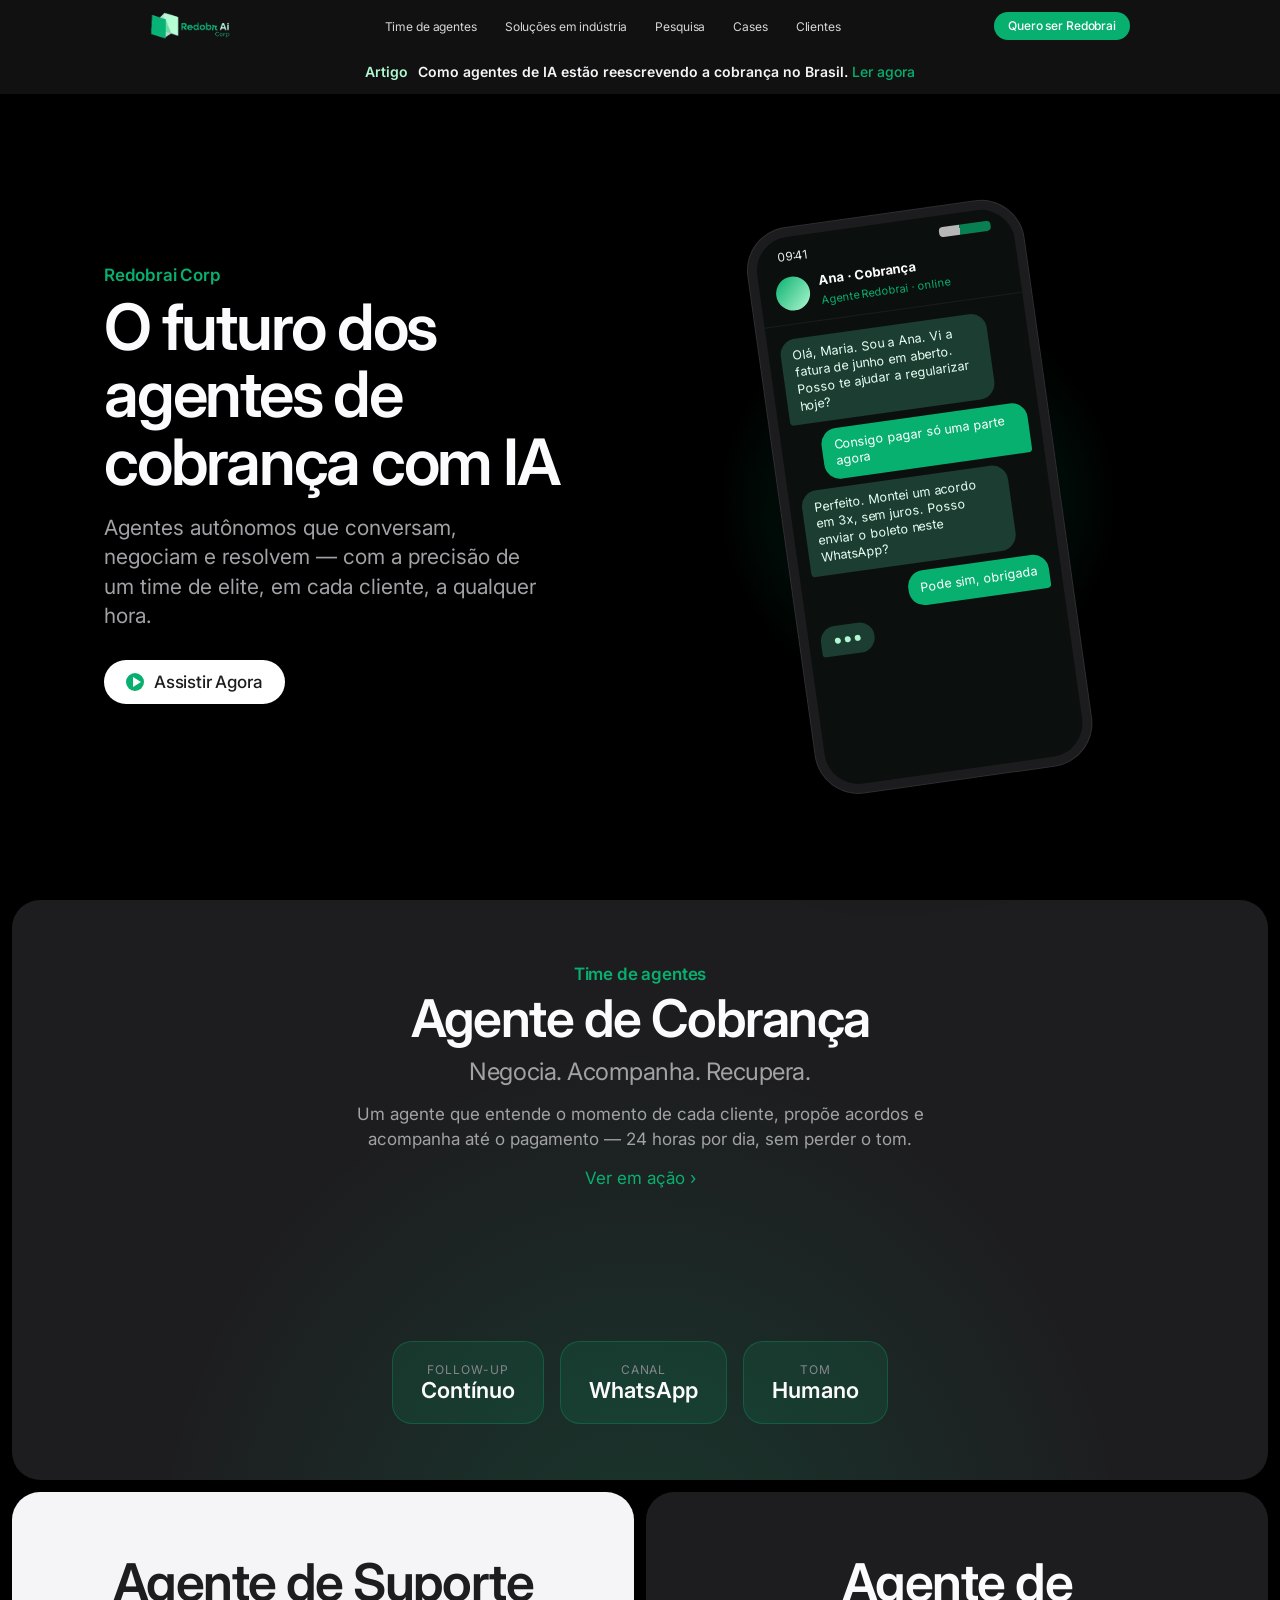
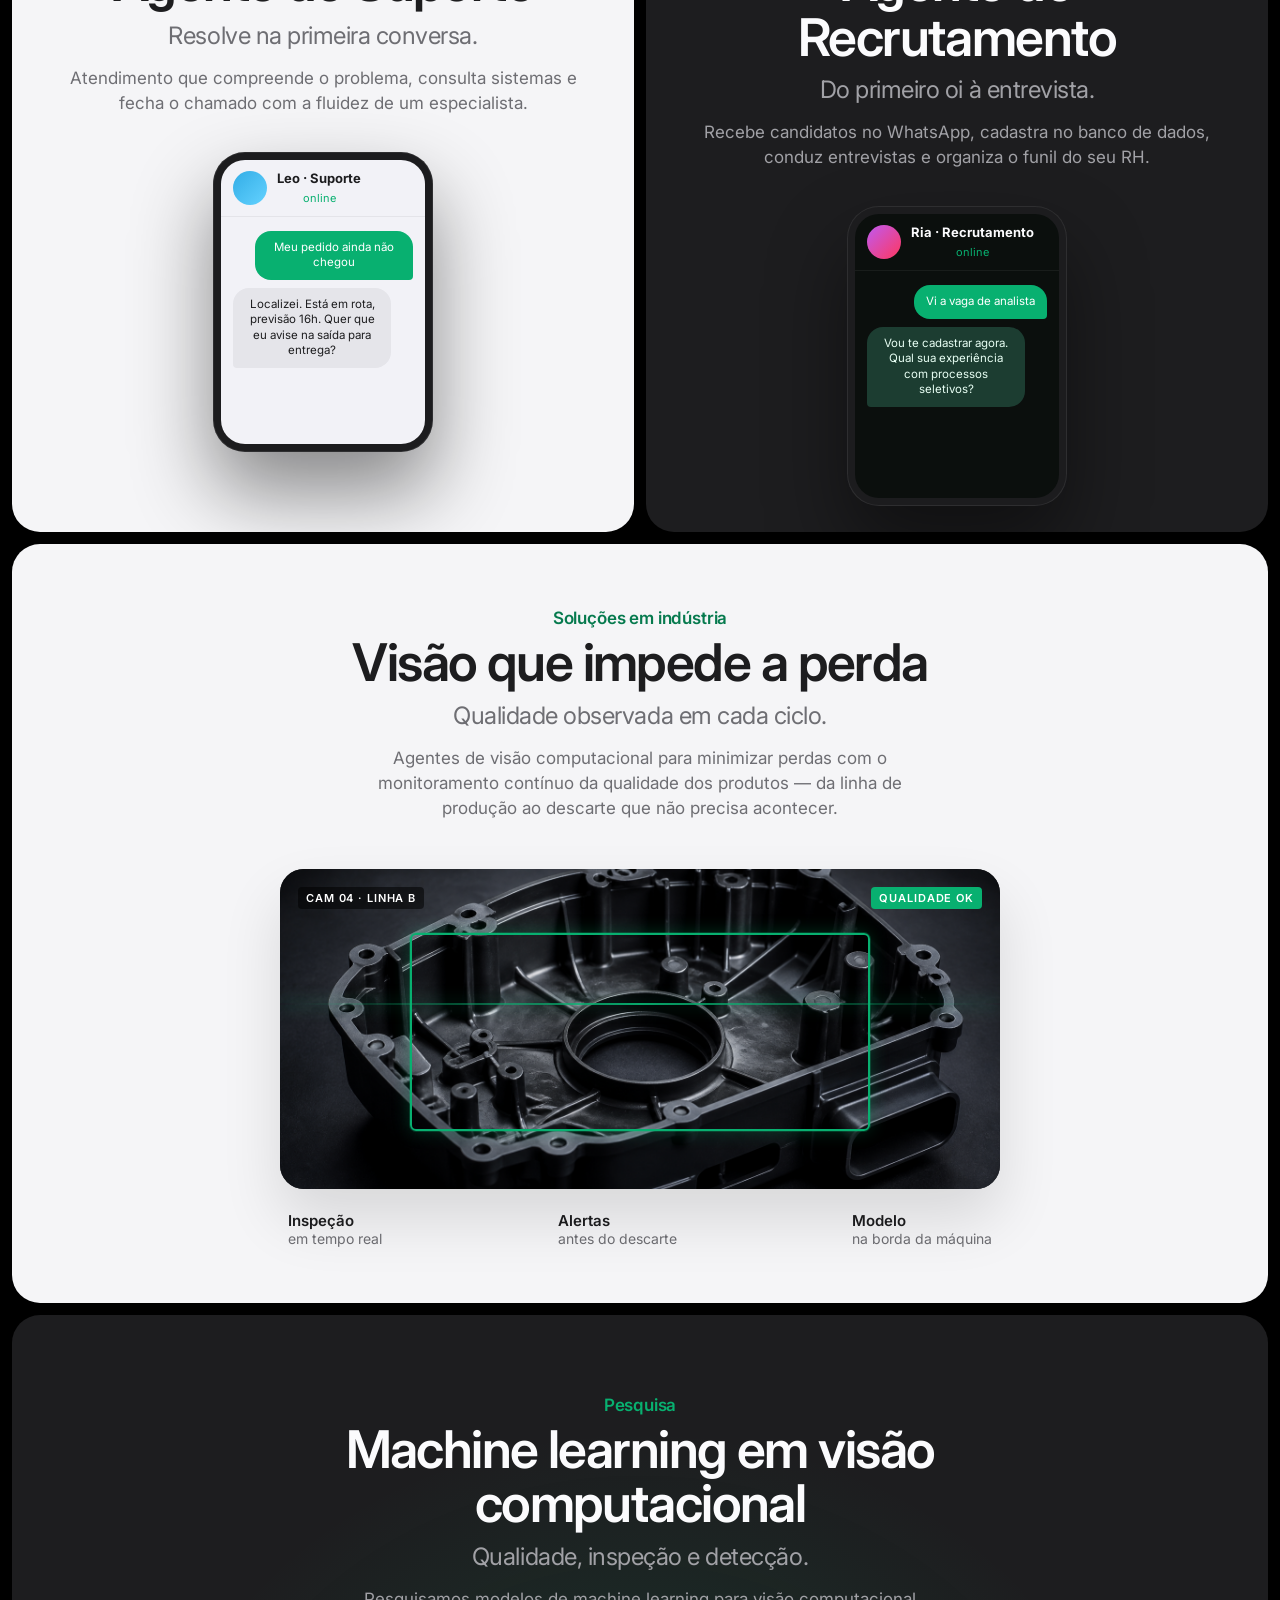
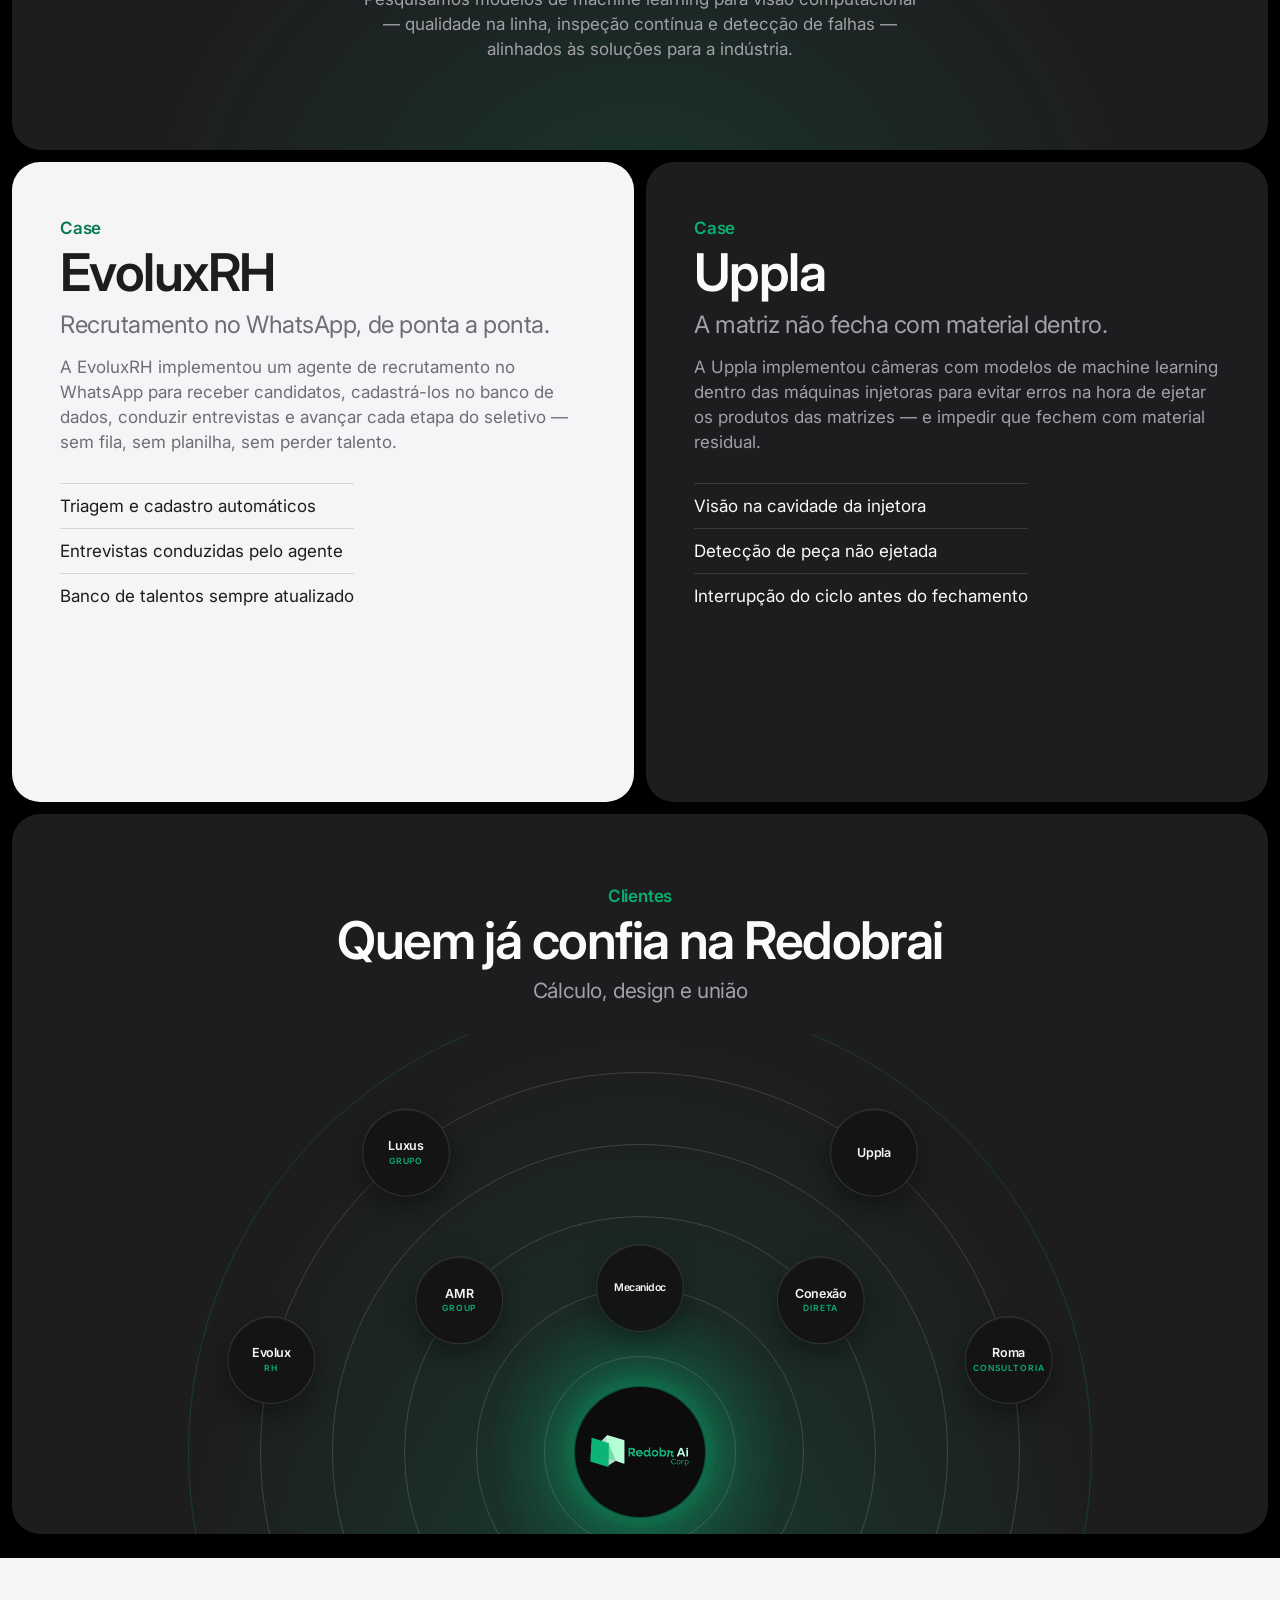
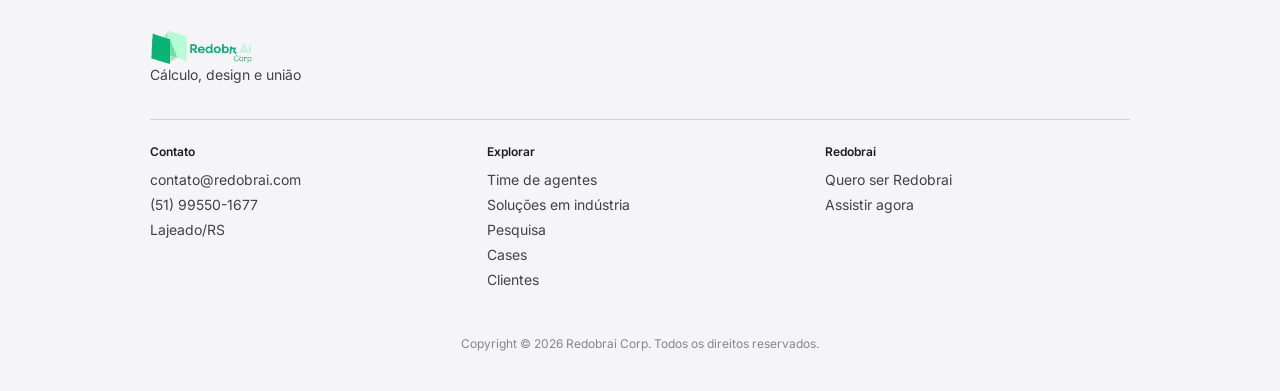
==== commit 72f8fbc9: "jfkwj" ====
--- a/index.html
+++ b/index.html
@@ -6,7 +6,7 @@
     <title>Redobrai — O futuro dos agentes de cobrança com IA</title>
     <meta
       name="description"
-      content="Redobrai Corp. Agentes de cobrança, suporte e recrutamento com IA. Visão computacional para a indústria e pesquisa em cheias de rios. Lajeado/RS."
+      content="Redobrai Corp. Agentes de cobrança, suporte e recrutamento com IA. Visão computacional para a indústria e pesquisa em machine learning para visão. Lajeado/RS."
     />
     <link rel="icon" type="image/png" href="assets/favicon.png" />
     <link rel="apple-touch-icon" href="assets/apple-touch-icon.png" />
@@ -251,13 +251,12 @@
         <article class="tile tile--dark tile--full tile--pesquisa">
           <div class="tile__copy">
             <p class="eyebrow">Pesquisa</p>
-            <h2>Antecipar a cheia</h2>
-            <p class="tile__sub">Machine learning sobre o rio.</p>
+            <h2>Machine learning em visão computacional</h2>
+            <p class="tile__sub">Qualidade, inspeção e detecção.</p>
             <p class="tile__body">
-              Pesquisamos modelos de machine learning para reconhecimento de
-              possíveis cheias em rios com IA — leitura de padrões
-              hidrometeorológicos para alertar com antecedência e proteger o que
-              importa.
+              Pesquisamos modelos de machine learning para visão computacional —
+              qualidade na linha, inspeção contínua e detecção de falhas —
+              alinhados às soluções para a indústria.
             </p>
           </div>
         </article>
--- a/css/styles.css
+++ b/css/styles.css
@@ -873,13 +873,13 @@
   bottom: var(--origin);
   width: calc(var(--r) * 2);
   height: calc(var(--r) * 2);
-  border: 1px solid rgba(255, 255, 255, 0.11);
+  border: 1px solid rgba(255, 255, 255, 0.15);
   border-radius: 50%;
   transform: translate(-50%, 50%);
 }
 
 .clients-orbit__arc--soft {
-  border-color: rgba(8, 176, 112, 0.16);
+  border-color: rgba(8, 176, 112, 0.22);
 }
 
 .clients-orbit__nodes {
